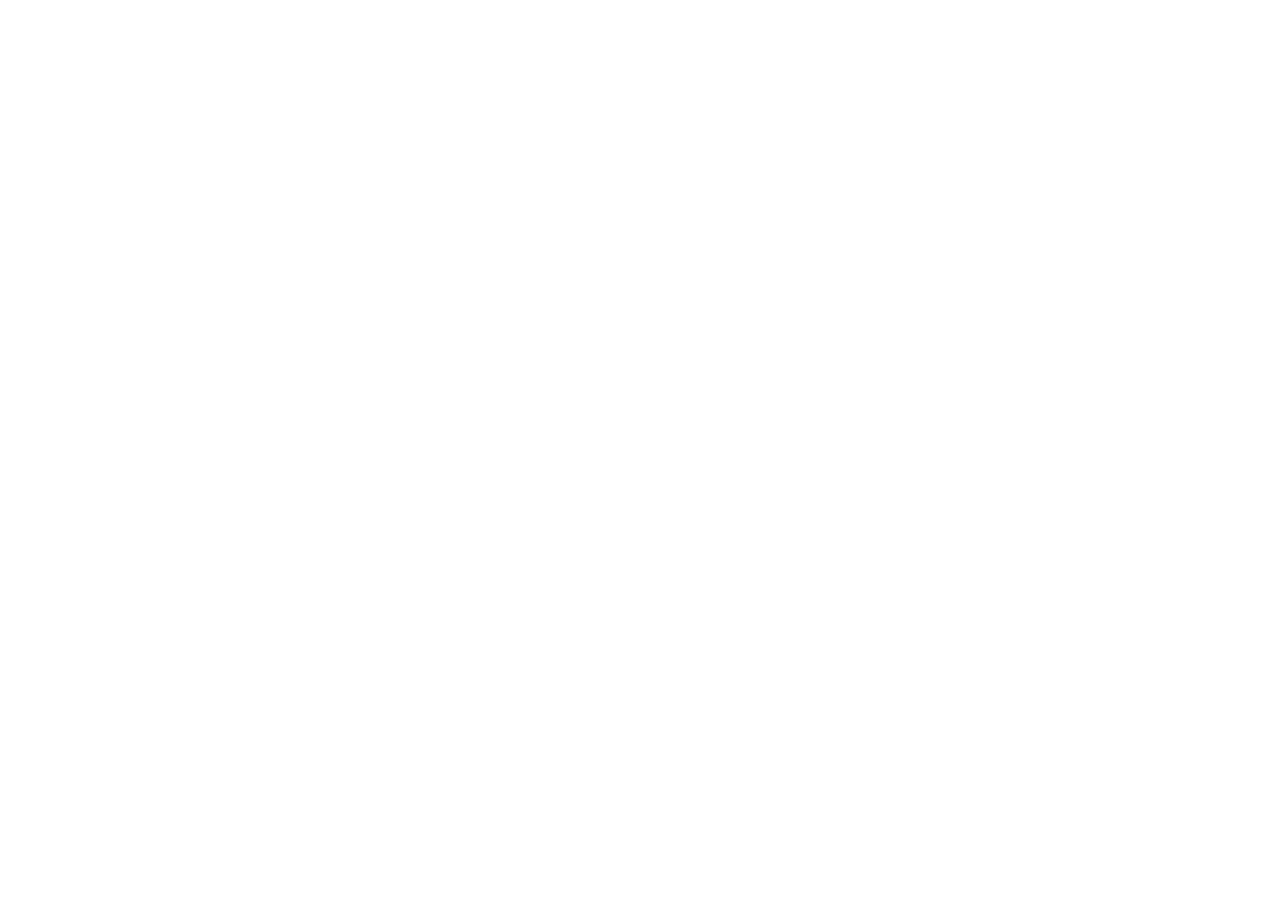
==== index.html @ 274c2092 "init project" ====
<!DOCTYPE html>
<html lang="en">
<head>
    <meta charset="UTF-8">
    <meta http-equiv="X-UA-Compatible" content="IE=edge">
    <meta name="viewport" content="width=device-width, initial-scale=1.0">
    <title>Document</title>
</head>
<body>
    
</body>
</html>
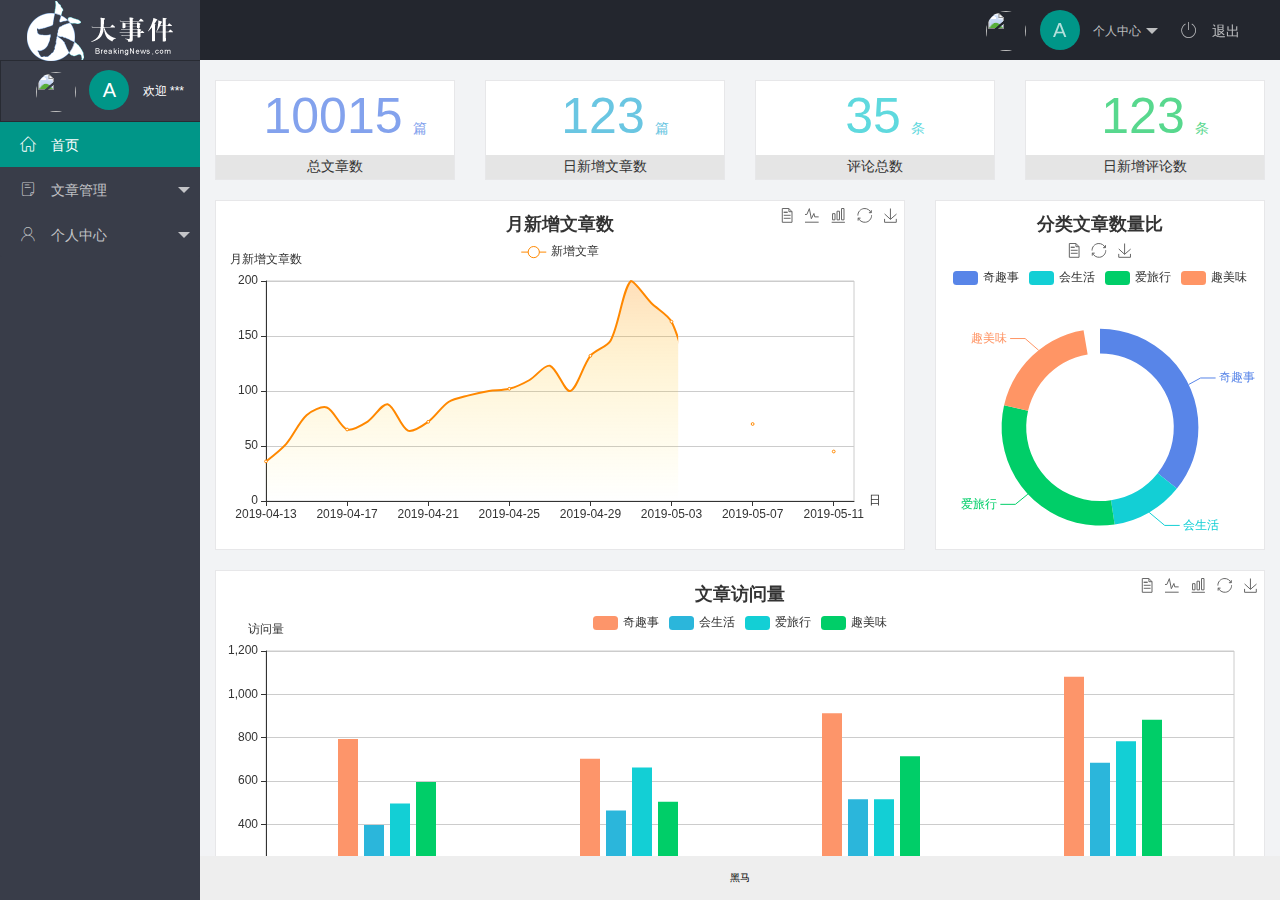
==== commit c10824d1: "完成了主页功能的开发" ====
--- a/index.html
+++ b/index.html
@@ -4,9 +4,94 @@
     <meta charset="UTF-8">
     <meta http-equiv="X-UA-Compatible" content="IE=edge">
     <meta name="viewport" content="width=device-width, initial-scale=1.0">
-    <title>Document</title>
+    <title>后台管理主页</title>
 </head>
+<link rel="stylesheet" href="assets\lib\layui\css\layui.css">
+<link rel="stylesheet" href="assets\css\index.css">
+<link rel="stylesheet" href="assets\fonts\iconfont.css">
 <body>
     
-</body>
-</html>+    <div class="layui-layout layui-layout-admin">
+        <div class="layui-header">
+          <div class="layui-logo layui-hide-xs layui-bg-black"><img src="assets\images\logo.png" alt=""></div>
+          <!-- 头部区域（可配合layui 已有的水平导航） -->
+          
+          <ul class="layui-nav layui-layout-right">
+            <li class="layui-nav-item layui-hide layui-show-md-inline-block">
+              <a href="javascript:;" class="userinfo">
+                
+                <img src="//tva1.sinaimg.cn/crop.0.0.118.118.180/5db11ff4gw1e77d3nqrv8j203b03cweg.jpg" class="layui-nav-img">
+                <span class="text-avatar">A</span>
+                个人中心
+              </a>
+              <dl class="layui-nav-child">
+                <dd><a href="">基本资料</a></dd>
+                <dd><a href="">更换头像</a></dd>
+                <dd><a href="">重置密码</a></dd>
+              </dl>
+            </li>
+            <li class="layui-nav-item" lay-header-event="menuRight" lay-unselect>
+              <a href="javascript:;" class="lay-nav-out">
+                
+                <span class="iconfont icon-tuichu"></span>退出
+              </a>
+            </li>
+          </ul>
+        </div>
+        
+        <div class="layui-side layui-bg-black">
+          <div class="layui-side-scroll">
+            <div class="userinfo" >
+              <img src="//tva1.sinaimg.cn/crop.0.0.118.118.180/5db11ff4gw1e77d3nqrv8j203b03cweg.jpg" class="layui-nav-img">
+              <span class="text-avatar">A</span>
+              <span class="welcome">欢迎 ***</span>
+            </div>
+            <!-- 左侧导航区域（可配合layui已有的垂直导航） -->
+            
+            <ul class="layui-nav layui-nav-tree" lay-shrink="all" >
+              
+                <li class="layui-nav-item layui-this"><a href="home\dashboard.html" target="fm"><span class="iconfont icon-home"></span>首页</a></li>
+              <li class="layui-nav-item ">
+                <a class="" href="javascript:;"><span class="iconfont icon-16"></span>文章管理</a>
+                <dl class="layui-nav-child">
+                  <dd><a href="javascript:;"><i class="layui-icon layui-icon-app"></i>文章类别</a></dd>
+                  <dd><a href="javascript:;"><i class="layui-icon layui-icon-app"></i>文章管理</a></dd>
+                  <dd><a href="javascript:;"><i class="layui-icon layui-icon-app"></i>发布文章</a></dd>
+                  
+                </dl>
+              </li>
+              <li class="layui-nav-item">
+                <a href="javascript:;"><span class="iconfont icon-user"></span>个人中心</a>
+                <dl class="layui-nav-child">
+                  <dd><a href="javascript:;"><i class="layui-icon layui-icon-app"></i>基本资料</a></dd>
+                  <dd><a href="javascript:;"><i class="layui-icon layui-icon-app"></i>更换头像</a></dd>
+                  <dd><a href="javascript:;"><i class="layui-icon layui-icon-app"></i>重置密码</a></dd>
+                 
+                </dl>
+              </li>
+              
+              
+            </ul>
+          </div>
+        </div>
+        
+        <div class="layui-body">
+          <!-- 内容主体区域 -->
+          <iframe name="fm" id="iframe" src="home\dashboard.html" frameborder="0"></iframe>
+        </div>
+        
+        <div class="layui-footer">
+          <!-- 底部固定区域 -->
+          黑马
+        </div>
+      </div>
+      <script src="assets\lib\layui\layui.all.js"></script>
+      <script src="assets\lib\jquery.js"></script>
+      <script src="assets\js\baseAPI.js"></script>
+      <script src="assets\js\index.js"></script>
+      <script>
+        
+    </script>
+    
+      </body>
+</html> 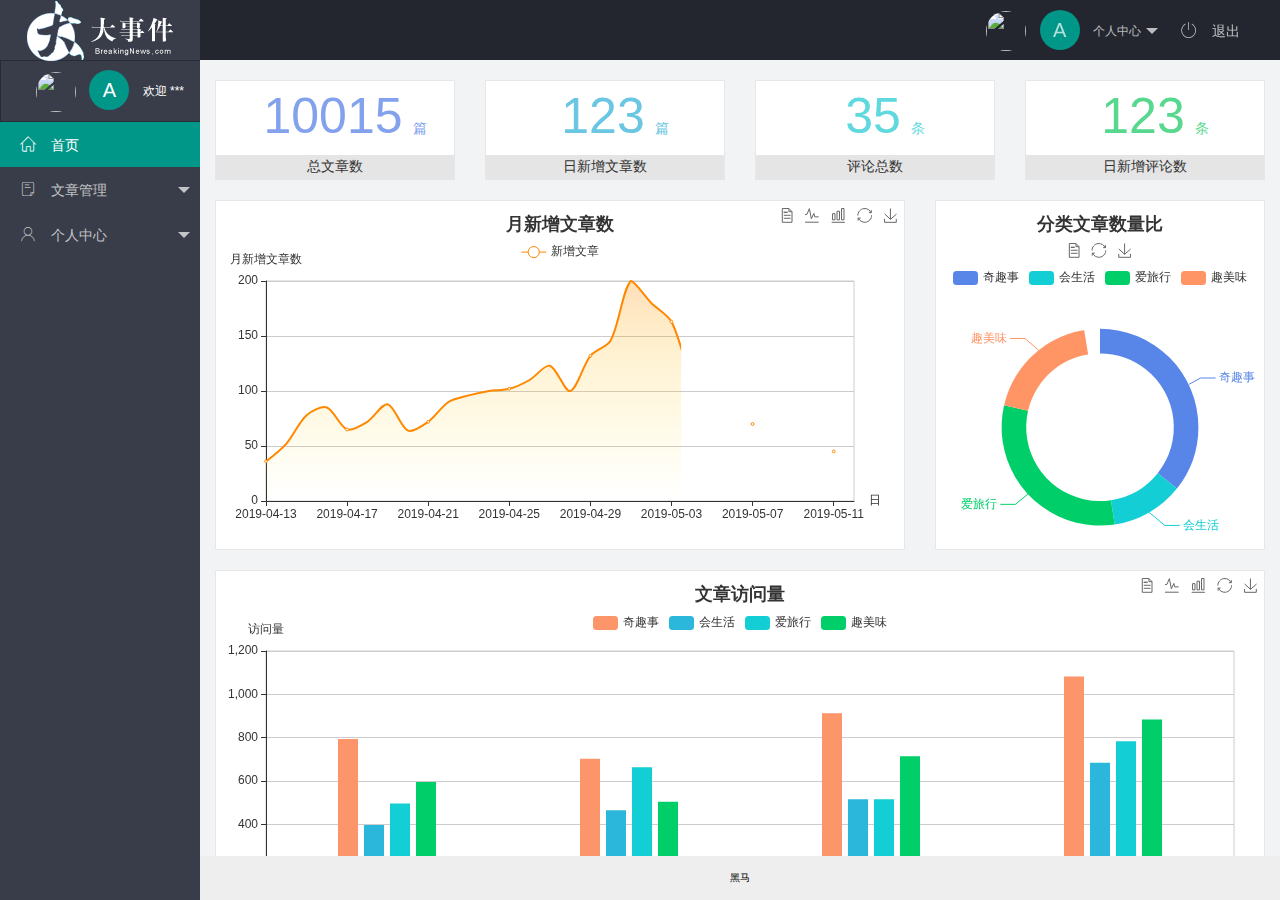
==== commit d67a46a1: "完成了用户个人中心的开发" ====
--- a/index.html
+++ b/index.html
@@ -25,9 +25,9 @@
                 个人中心
               </a>
               <dl class="layui-nav-child">
-                <dd><a href="">基本资料</a></dd>
-                <dd><a href="">更换头像</a></dd>
-                <dd><a href="">重置密码</a></dd>
+                <dd><a href="user_info.html" target="fm">基本资料</a></dd>
+                <dd><a href="user_avatar.html" target="fm">更换头像</a></dd>
+                <dd><a href="user_pwd.html" target="fm">重置密码</a></dd>
               </dl>
             </li>
             <li class="layui-nav-item" lay-header-event="menuRight" lay-unselect>
@@ -63,9 +63,9 @@
               <li class="layui-nav-item">
                 <a href="javascript:;"><span class="iconfont icon-user"></span>个人中心</a>
                 <dl class="layui-nav-child">
-                  <dd><a href="javascript:;"><i class="layui-icon layui-icon-app"></i>基本资料</a></dd>
-                  <dd><a href="javascript:;"><i class="layui-icon layui-icon-app"></i>更换头像</a></dd>
-                  <dd><a href="javascript:;"><i class="layui-icon layui-icon-app"></i>重置密码</a></dd>
+                  <dd><a href="user_info.html" target="fm"><i class="layui-icon layui-icon-app"></i>基本资料</a></dd>
+                  <dd><a href="user_avatar.html" target="fm"><i class="layui-icon layui-icon-app"></i>更换头像</a></dd>
+                  <dd><a href="user_pwd.html" target="fm"><i class="layui-icon layui-icon-app"></i>重置密码</a></dd>
                  
                 </dl>
               </li>
